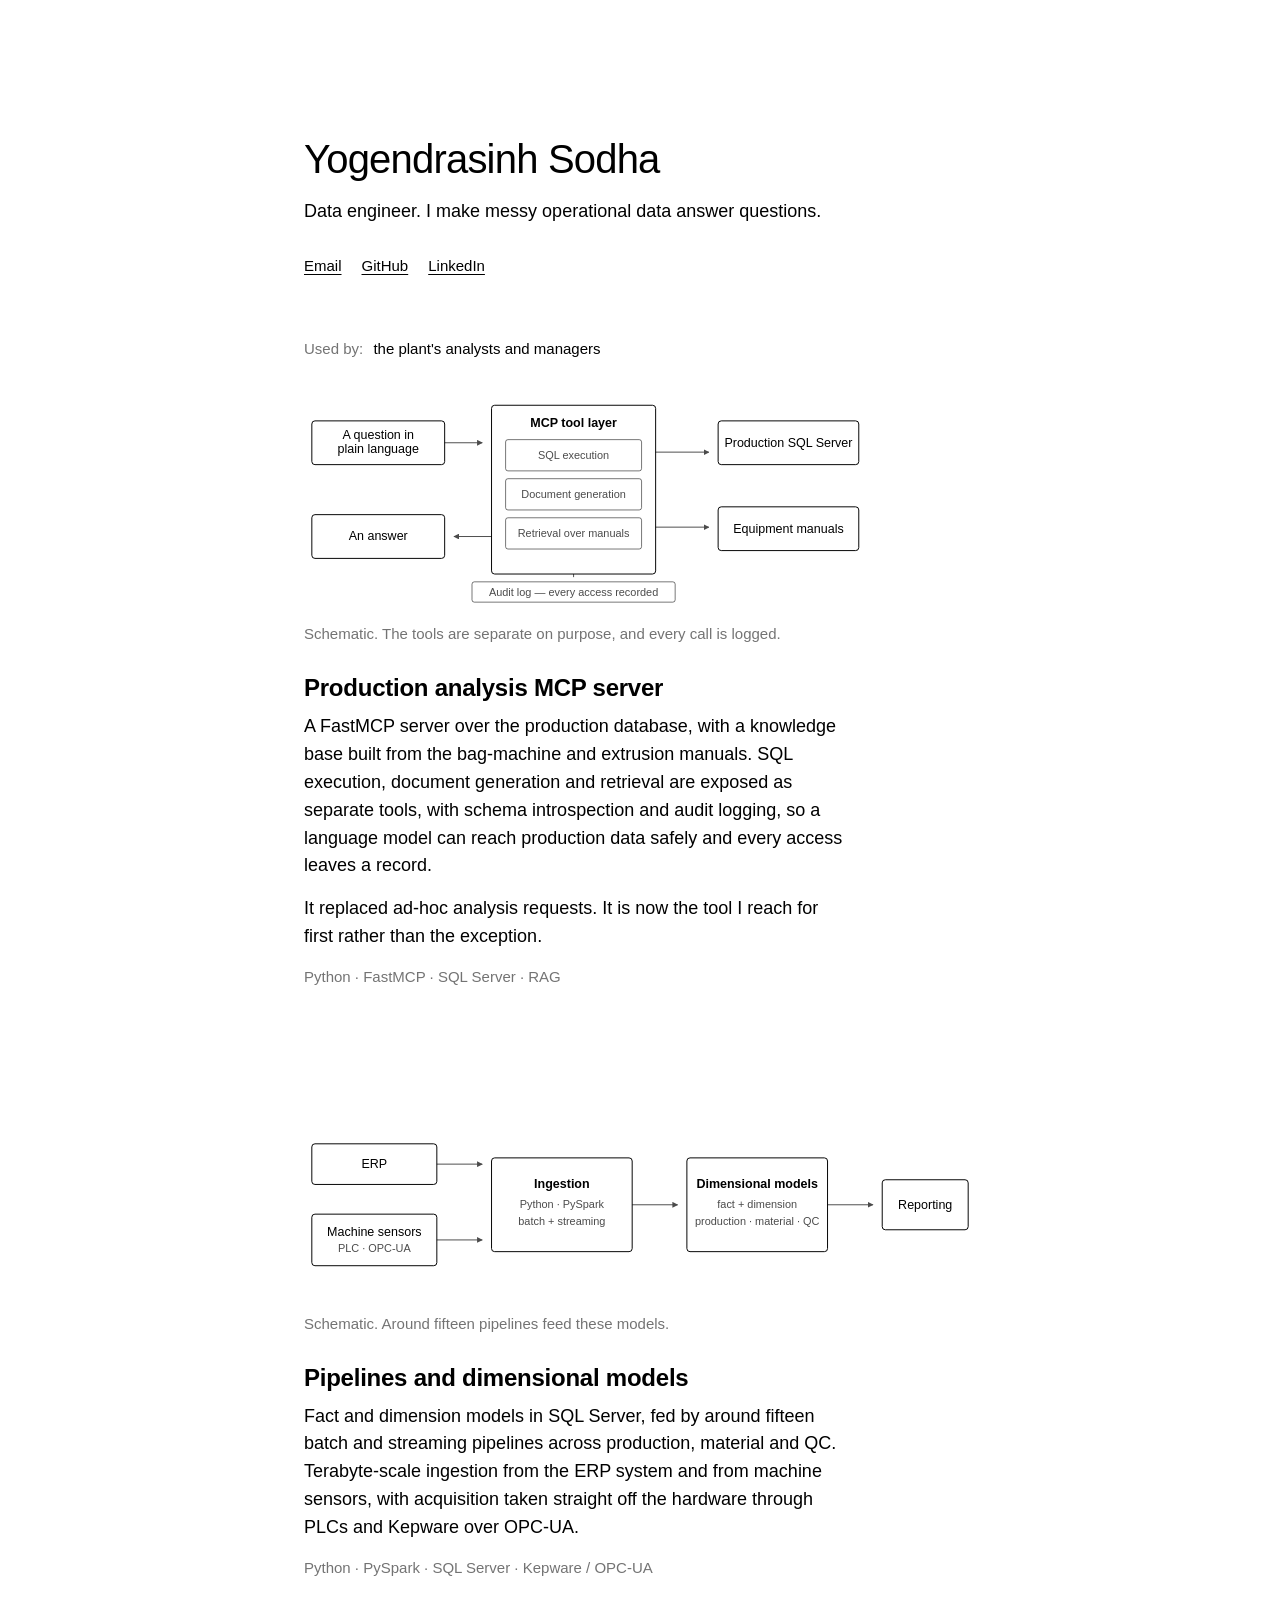
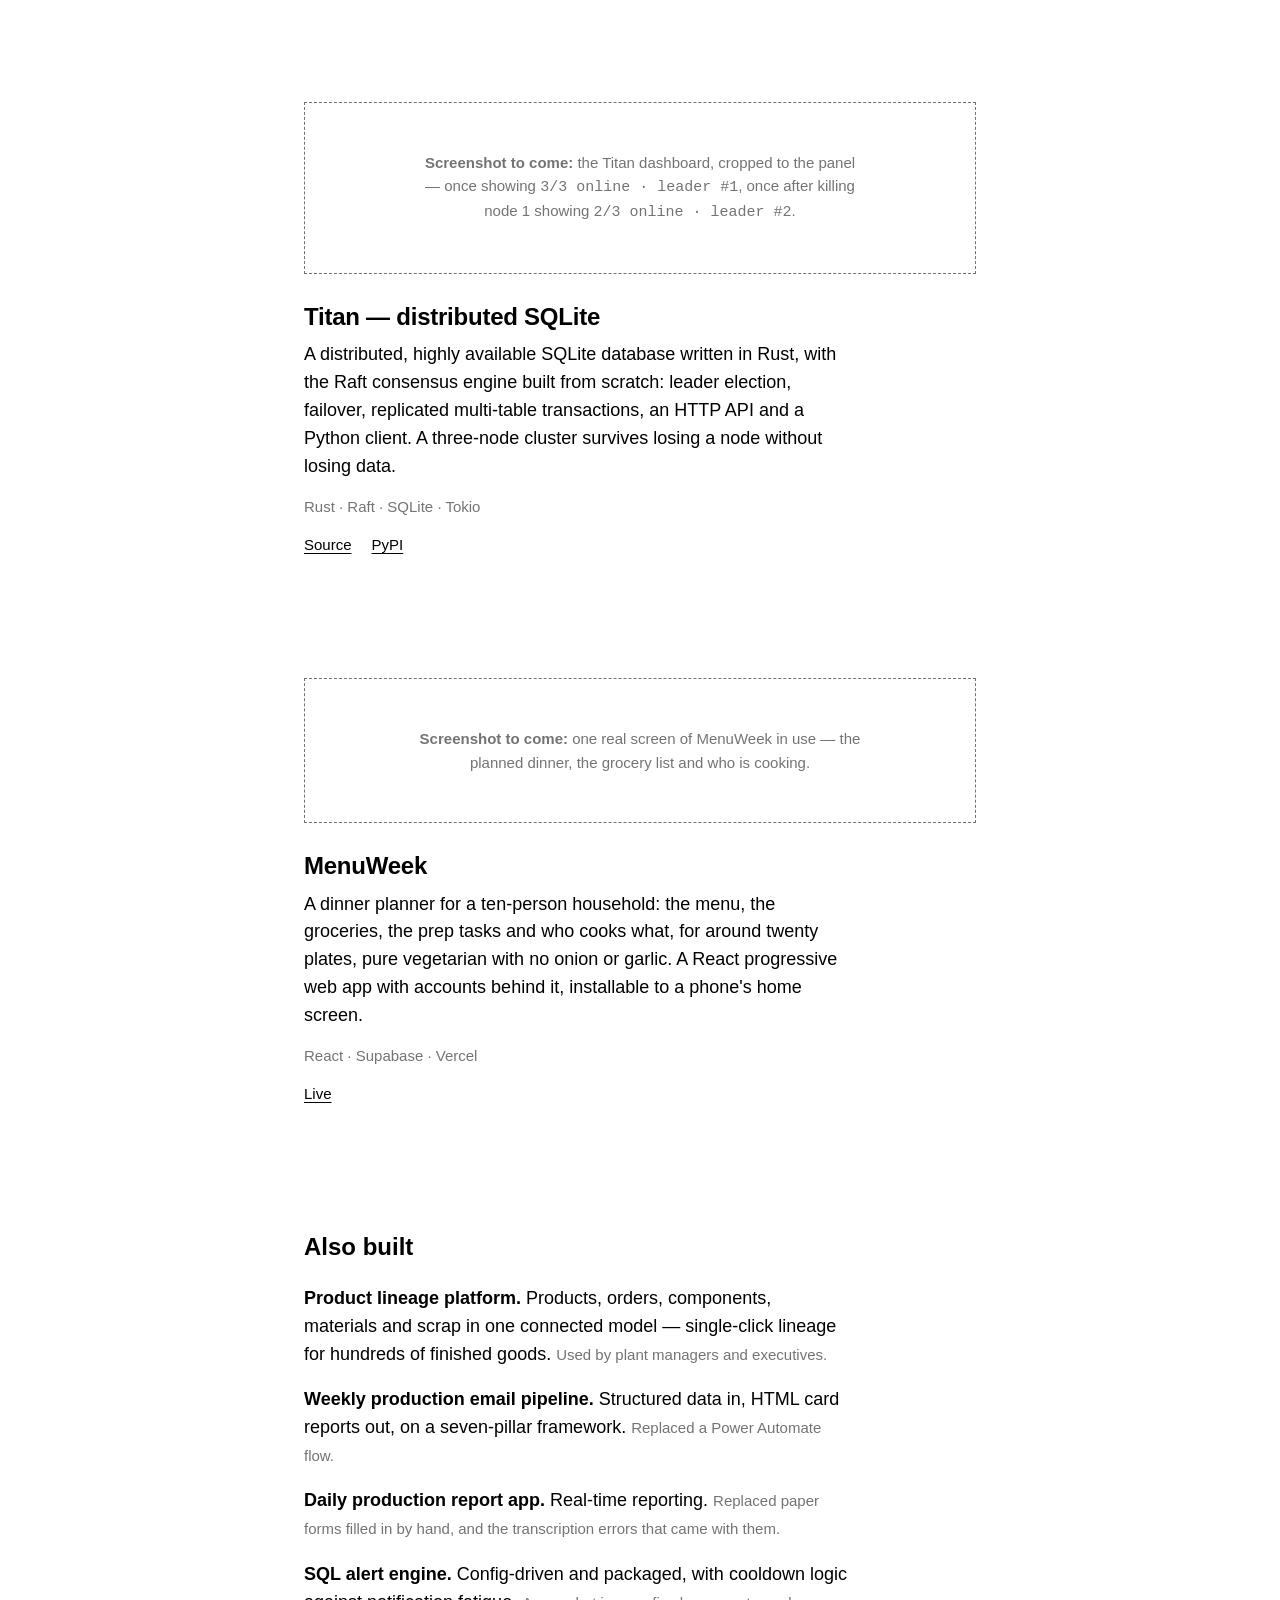
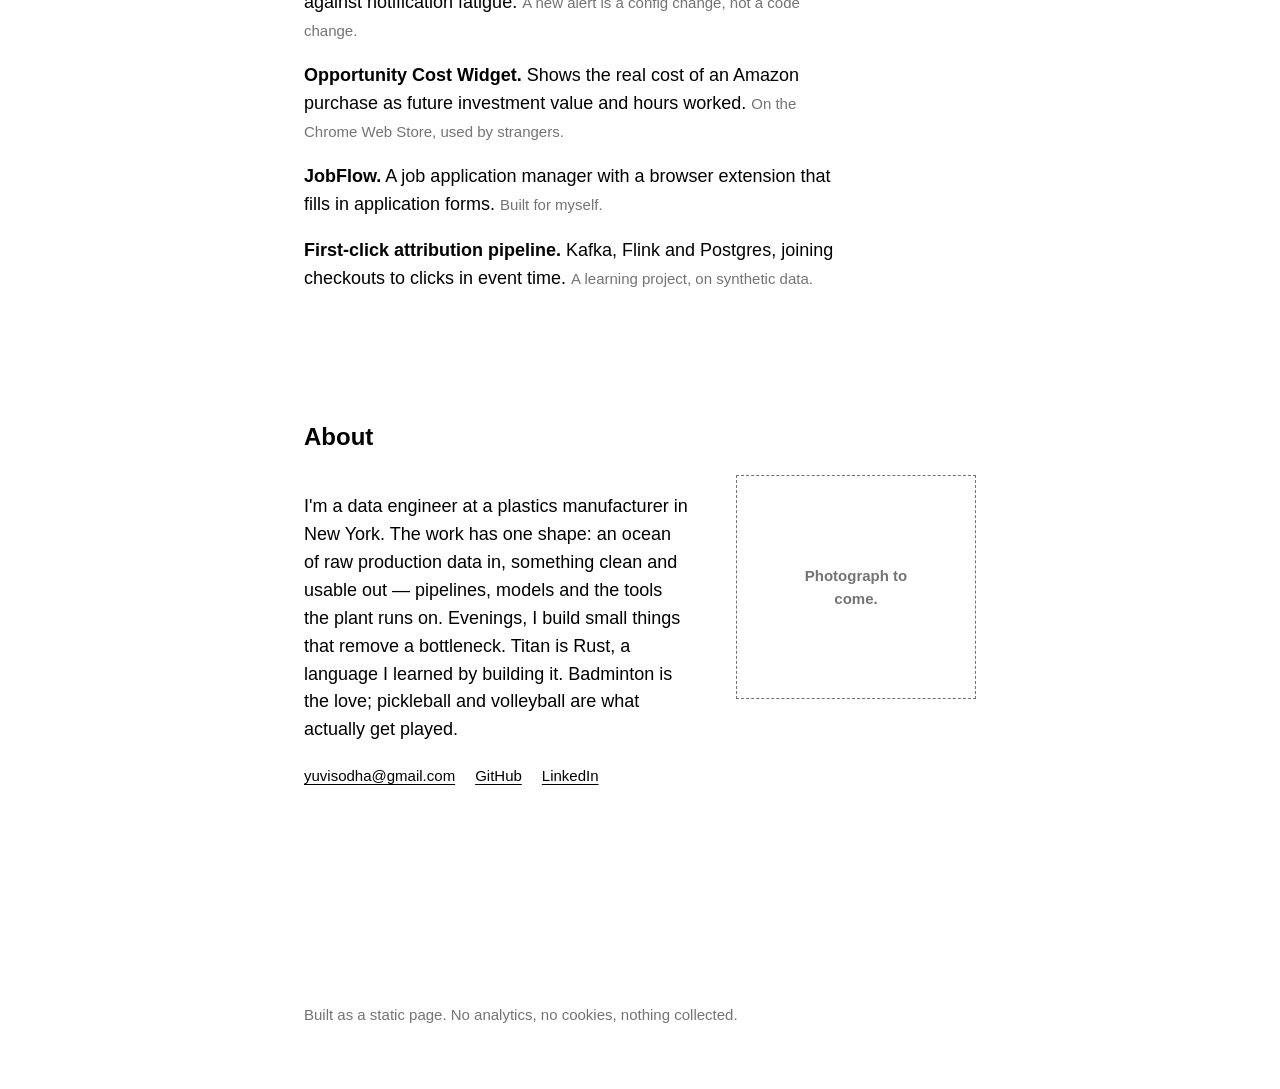
==== index.html @ 2b3ddc55 "Build the page First implementation of the site the preceding documents specify. Static HTML and CSS" ====
<!DOCTYPE html>
<html lang="en" class="no-js">
<head>
<meta charset="utf-8">
<meta name="viewport" content="width=device-width, initial-scale=1">
<title>Yogendrasinh Sodha — Data engineer</title>
<meta name="description" content="Data engineer. I make messy operational data answer questions. Pipelines, dimensional models, and tools people across a manufacturing plant use every day.">
<meta name="author" content="Yogendrasinh Sodha">
<link rel="stylesheet" href="assets/styles.css">
<link rel="icon" href="data:image/svg+xml,<svg xmlns='http://www.w3.org/2000/svg' viewBox='0 0 32 32'><text y='26' font-size='26' font-family='system-ui'>Y</text></svg>">
<script>document.documentElement.className = 'js';</script>
</head>
<body>

<a class="skip" href="#work">Skip to the work</a>

<header class="head">
  <h1>Yogendrasinh Sodha</h1>
  <p class="lede">Data engineer. I make messy operational data answer questions.</p>
  <nav aria-label="Contact">
    <ul class="links">
      <li><a href="mailto:yuvisodha@gmail.com">Email</a></li>
      <li><a href="https://github.com/Yogendra-sodha">GitHub</a></li>
      <li><a href="https://www.linkedin.com/in/yogendrasinh-sodha/">LinkedIn</a></li>
      <!-- Résumé link goes here once the PDF's dead GitHub URL is fixed.
           See CONTENT.md §4. Do not ship a link to a document with a 404 on it. -->
    </ul>
  </nav>
</header>

<!-- The one idea: one fixed slot, one changing value. Decorative for screen
     readers — each project states who uses it in its own markup. -->
<div class="slot" aria-hidden="true" hidden>
  <div class="slot-inner">
    <span class="slot-label">Used by</span>
    <span class="slot-value" id="slotValue">the plant's analysts and managers</span>
  </div>
</div>

<main id="work">

  <section class="project" data-who="the plant's analysts and managers">
    <figure class="art">
      <div class="dia-wrap">
      <svg viewBox="0 0 860 300" role="img" aria-labelledby="mcpT mcpD" class="dia">
        <defs>
          <marker id="ah1" viewBox="0 0 8 8" refX="7" refY="4" markerWidth="6" markerHeight="6"
                  orient="auto-start-reverse"><path d="M0 0 L8 4 L0 8 Z" fill="currentColor"/></marker>
        </defs>
        <title id="mcpT">How the production analysis MCP server works</title>
        <desc id="mcpD">A question in plain language goes to an MCP tool layer offering SQL
        execution, document generation and retrieval. The layer reads the production SQL Server
        and an index of equipment manuals, returns an answer, and writes every access to an
        audit log.</desc>
        <g class="dia-g">
          <rect x="10" y="60" width="170" height="56" rx="4"/>
          <text x="95" y="83">A question in</text>
          <text x="95" y="101">plain language</text>

          <rect x="10" y="180" width="170" height="56" rx="4"/>
          <text x="95" y="213">An answer</text>

          <rect x="240" y="40" width="210" height="216" rx="4"/>
          <text x="345" y="68" class="hd">MCP tool layer</text>
          <rect x="258" y="84" width="174" height="40" rx="3" class="sub"/>
          <text x="345" y="109" class="sm">SQL execution</text>
          <rect x="258" y="134" width="174" height="40" rx="3" class="sub"/>
          <text x="345" y="159" class="sm">Document generation</text>
          <rect x="258" y="184" width="174" height="40" rx="3" class="sub"/>
          <text x="345" y="209" class="sm">Retrieval over manuals</text>

          <rect x="530" y="60" width="180" height="56" rx="4"/>
          <text x="620" y="93">Production SQL Server</text>

          <rect x="530" y="170" width="180" height="56" rx="4"/>
          <text x="620" y="203">Equipment manuals</text>

          <rect x="215" y="266" width="260" height="26" rx="3" class="sub"/>
          <text x="345" y="284" class="sm">Audit log — every access recorded</text>

          <path d="M180 88 H228" class="ar" marker-end="url(#ah1)"/>
          <path d="M450 100 H518" class="ar" marker-end="url(#ah1)"/>
          <path d="M450 196 H518" class="ar" marker-end="url(#ah1)"/>
          <path d="M240 208 H192" class="ar" marker-end="url(#ah1)"/>
          <path d="M345 256 V262" class="ar dash"/>
        </g>
      </svg>
      </div>
      <figcaption>Schematic. The tools are separate on purpose, and every call is logged.</figcaption>
    </figure>
    <h2>Production analysis MCP server</h2>
    <p class="who">Used by the plant's analysts and managers.</p>
    <p>A FastMCP server over the production database, with a knowledge base built from the
    bag-machine and extrusion manuals. SQL execution, document generation and retrieval are
    exposed as separate tools, with schema introspection and audit logging, so a language model
    can reach production data safely and every access leaves a record.</p>
    <p>It replaced ad-hoc analysis requests. It is now the tool I reach for first rather than
    the exception.</p>
    <p class="stack">Python · FastMCP · SQL Server · RAG</p>
  </section>

  <section class="project" data-who="the plant's reporting, end to end">
    <figure class="art">
      <div class="dia-wrap">
      <svg viewBox="0 0 860 240" role="img" aria-labelledby="pipeT pipeD" class="dia">
        <defs>
          <marker id="ah2" viewBox="0 0 8 8" refX="7" refY="4" markerWidth="6" markerHeight="6"
                  orient="auto-start-reverse"><path d="M0 0 L8 4 L0 8 Z" fill="currentColor"/></marker>
        </defs>
        <title id="pipeT">How the production data pipelines are arranged</title>
        <desc id="pipeD">Data from the ERP system and from machine sensors over PLC and OPC-UA
        is ingested in batch and streaming pipelines, modelled into fact and dimension tables,
        and served to reporting.</desc>
        <g class="dia-g">
          <rect x="10" y="42" width="160" height="52" rx="4"/>
          <text x="90" y="73">ERP</text>

          <rect x="10" y="132" width="160" height="66" rx="4"/>
          <text x="90" y="160">Machine sensors</text>
          <text x="90" y="180" class="sm">PLC · OPC-UA</text>

          <rect x="240" y="60" width="180" height="120" rx="4"/>
          <text x="330" y="98" class="hd">Ingestion</text>
          <text x="330" y="124" class="sm">Python · PySpark</text>
          <text x="330" y="146" class="sm">batch + streaming</text>

          <rect x="490" y="60" width="180" height="120" rx="4"/>
          <text x="580" y="98" class="hd">Dimensional models</text>
          <text x="580" y="124" class="sm">fact + dimension</text>
          <text x="580" y="146" class="sm">production · material · QC</text>

          <rect x="740" y="88" width="110" height="64" rx="4"/>
          <text x="795" y="125">Reporting</text>

          <path d="M170 68 H228" class="ar" marker-end="url(#ah2)"/>
          <path d="M170 165 H228" class="ar" marker-end="url(#ah2)"/>
          <path d="M420 120 H478" class="ar" marker-end="url(#ah2)"/>
          <path d="M670 120 H728" class="ar" marker-end="url(#ah2)"/>
        </g>
      </svg>
      </div>
      <figcaption>Schematic. Around fifteen pipelines feed these models.</figcaption>
    </figure>
    <h2>Pipelines and dimensional models</h2>
    <p class="who">Used by the plant's reporting, end to end.</p>
    <p>Fact and dimension models in SQL Server, fed by around fifteen batch and streaming
    pipelines across production, material and QC. Terabyte-scale ingestion from the ERP system
    and from machine sensors, with acquisition taken straight off the hardware through PLCs and
    Kepware over OPC-UA.</p>
    <p class="stack">Python · PySpark · SQL Server · Kepware / OPC-UA</p>
  </section>

  <section class="project" data-who="anyone who pip installs it">
    <figure class="art">
      <div class="ph">
        <p><strong>Screenshot to come:</strong> the Titan dashboard, cropped to the panel — once
        showing <code>3/3 online · leader #1</code>, once after killing node 1 showing
        <code>2/3 online · leader #2</code>.</p>
      </div>
    </figure>
    <h2>Titan — distributed SQLite</h2>
    <p class="who">Used by anyone who <code>pip install</code>s it.</p>
    <p>A distributed, highly available SQLite database written in Rust, with the Raft consensus
    engine built from scratch: leader election, failover, replicated multi-table transactions,
    an HTTP API and a Python client. A three-node cluster survives losing a node without losing
    data.</p>
    <p class="stack">Rust · Raft · SQLite · Tokio</p>
    <p class="links-inline">
      <a href="https://github.com/Yogendra-sodha/titan-distributed-sqlite">Source</a>
      <a href="https://pypi.org/project/titan-db/">PyPI</a>
    </p>
  </section>

  <section class="project" data-who="ten roommates, every evening">
    <figure class="art">
      <div class="ph">
        <p><strong>Screenshot to come:</strong> one real screen of MenuWeek in use — the planned
        dinner, the grocery list and who is cooking.</p>
      </div>
    </figure>
    <h2>MenuWeek</h2>
    <p class="who">Used by ten roommates, every evening.</p>
    <p>A dinner planner for a ten-person household: the menu, the groceries, the prep tasks and
    who cooks what, for around twenty plates, pure vegetarian with no onion or garlic. A React
    progressive web app with accounts behind it, installable to a phone's home screen.</p>
    <p class="stack">React · Supabase · Vercel</p>
    <p class="links-inline">
      <a href="https://menuweek.vercel.app/">Live</a>
    </p>
  </section>

  <section class="also">
    <h2>Also built</h2>
    <ul>
      <li><strong>Product lineage platform.</strong> Products, orders, components, materials and
      scrap in one connected model — single-click lineage for hundreds of finished goods.
      <span class="m">Used by plant managers and executives.</span></li>

      <li><strong>Weekly production email pipeline.</strong> Structured data in, HTML card
      reports out, on a seven-pillar framework. <span class="m">Replaced a Power Automate
      flow.</span></li>

      <li><strong>Daily production report app.</strong> Real-time reporting.
      <span class="m">Replaced paper forms filled in by hand, and the transcription errors that
      came with them.</span></li>

      <li><strong>SQL alert engine.</strong> Config-driven and packaged, with cooldown logic
      against notification fatigue. <span class="m">A new alert is a config change, not a code
      change.</span></li>

      <li><strong>Opportunity Cost Widget.</strong> Shows the real cost of an Amazon purchase as
      future investment value and hours worked. <span class="m">On the Chrome Web Store, used by
      strangers.</span>
      </li>

      <li><strong>JobFlow.</strong> A job application manager with a browser extension that fills
      in application forms. <span class="m">Built for myself.</span></li>

      <li><strong>First-click attribution pipeline.</strong> Kafka, Flink and Postgres, joining
      checkouts to clicks in event time. <span class="m">A learning project, on synthetic
      data.</span></li>
    </ul>
  </section>

  <section class="about">
    <h2>About</h2>
    <div class="about-grid">
      <div>
        <p>I'm a data engineer at a plastics manufacturer in New York. The work has one shape: an
        ocean of raw production data in, something clean and usable out — pipelines, models and
        the tools the plant runs on. Evenings, I build small things that remove a bottleneck.
        Titan is Rust, a language I learned by building it. Badminton is the love; pickleball and
        volleyball are what actually get played.</p>
        <ul class="links">
          <li><a href="mailto:yuvisodha@gmail.com">yuvisodha@gmail.com</a></li>
          <li><a href="https://github.com/Yogendra-sodha">GitHub</a></li>
          <li><a href="https://www.linkedin.com/in/yogendrasinh-sodha/">LinkedIn</a></li>
        </ul>
      </div>
      <figure class="art portrait">
        <div class="ph"><p><strong>Photograph to come.</strong></p></div>
      </figure>
    </div>
  </section>

</main>

<footer>
  <p>Built as a static page. No analytics, no cookies, nothing collected.</p>
</footer>

<script src="assets/slot.js" defer></script>
</body>
</html>
---- assets/styles.css ----
/* Yogendrasinh Sodha — portfolio
   Built against PRINCIPLES.md and STRUCTURE.md. Read those before changing
   anything here. The two rules most easily broken by accident:

   1. THREE VALUES ONLY. Ink, ink at 55%, paper. No fourth colour, no borders
      in a new grey, no tinted backgrounds. All colour on the page comes from
      the artifacts (screenshots) — the chrome stays monochrome so they carry it.
   2. FOUR TYPE SIZES ONLY — 40 / 24 / 18 / 15. Hierarchy is weight and
      opacity, not size. (Ngo's economy measure is 1 / number of sizes. Adding
      a fifth costs real points and buys almost nothing.) Labels inside the
      diagrams are exempt: they live in the SVG's own scaled coordinate system,
      so their numbers are not page type sizes.

   Contrast note: the reference site uses black at 40%, which is 2.85:1 on
   white and fails AA even for large text. 55% is 4.74:1 and passes. That is
   why these do not match the reference exactly.                             */

:root {
  --ink: #000;
  --ink-muted: rgba(0, 0, 0, 0.55);   /* 4.74:1 on paper — AA */
  --paper: #fff;

  --s-name: clamp(2rem, 6vw, 2.5rem); /* 32–40px */
  --s-head: 1.5rem;                   /* 24px */
  --s-body: 1.125rem;                 /* 18px */
  --s-meta: 0.9375rem;                /* 15px */

  --measure: 34rem;                   /* ~66 characters */
  --page: 48rem;
  --gap: clamp(4rem, 12vh, 7rem);     /* rhythm between sections */
}

@media (prefers-color-scheme: dark) {
  :root {
    --ink: #fff;
    --ink-muted: rgba(255, 255, 255, 0.55); /* 6.3:1 on black — AA */
    --paper: #000;
  }
}

*, *::before, *::after { box-sizing: border-box; }

html {
  -webkit-text-size-adjust: 100%;
  /* The slot is sticky, so anchored jumps must clear it or they land with the
     heading hidden underneath. */
  scroll-padding-top: 4rem;
}

main > section, h1, h2 { scroll-margin-top: 4rem; }

body {
  margin: 0;
  background: var(--paper);
  color: var(--ink);
  font-family: -apple-system, BlinkMacSystemFont, "Segoe UI", Roboto, Helvetica,
               Arial, sans-serif;
  font-size: var(--s-body);
  line-height: 1.55;
  -webkit-font-smoothing: antialiased;
}

/* ---------- links ---------- */

a { color: inherit; text-decoration-thickness: 1px; text-underline-offset: 0.2em; }
a:hover { text-decoration-thickness: 2px; }

:focus-visible {
  outline: 2px solid var(--ink);
  outline-offset: 3px;
}

.skip {
  position: absolute;
  left: -9999px;
}
.skip:focus {
  left: 1rem;
  top: 1rem;
  z-index: 10;
  background: var(--paper);
  padding: 0.5rem 0.75rem;
}

/* ---------- layout ---------- */

.head,
main > section,
footer {
  max-width: var(--page);
  margin-inline: auto;
  padding-inline: clamp(1.25rem, 6vw, 3rem);
}

/* Enough air to breathe, not so much that the slot floats free of the work. */
.head { padding-top: clamp(4rem, 16vh, 8rem); padding-bottom: clamp(2rem, 5vh, 3rem); }

main > section { padding-block: 0 var(--gap); }

/* ---------- header ---------- */

h1 {
  font-size: var(--s-name);
  font-weight: 400;
  letter-spacing: -0.02em;
  margin: 0;
}

.lede {
  font-size: var(--s-body);
  max-width: var(--measure);
  margin: 0.5rem 0 1.75rem;
}

/* ---------- the one idea ----------
   A single sticky line. One fixed position, one changing value.
   Hidden entirely when JavaScript is off — each project carries its own line
   in the markup instead, so nothing is lost. */

.slot {
  position: sticky;
  top: 0;
  z-index: 5;
  background: var(--paper);
}
.no-js .slot { display: none; }

.slot-inner {
  max-width: var(--page);
  margin-inline: auto;
  padding: 0.9rem clamp(1.25rem, 6vw, 3rem);
  font-size: var(--s-meta);
}

.slot-label { color: var(--ink-muted); }
.slot-label::after { content: ":"; }

.slot-value {
  display: inline-block;
  margin-left: 0.4em;
  transition: opacity 0.35s ease;
}
.slot-value.is-changing { opacity: 0; }

/* Above the first project and below the last there is no audience to name.
   Showing the previous one would be stale and wrong, so the line goes quiet. */
.slot { transition: opacity 0.3s ease; }
.slot.is-idle { opacity: 0; }

/* ---------- projects ---------- */

.project h2 {
  font-size: var(--s-head);
  font-weight: 600;
  letter-spacing: -0.01em;
  margin: 1.5rem 0 0.4rem;
}

.project p { max-width: var(--measure); margin: 0 0 0.9rem; }

/* Each project states its own audience. Visible when JS is off (it is the
   only place the information appears); available to screen readers always,
   so the sticky slot can stay decorative and nothing is announced twice. */
.who { color: var(--ink-muted); }

.js .who {
  position: absolute;
  width: 1px; height: 1px;
  margin: -1px; padding: 0; border: 0;
  clip-path: inset(50%);
  overflow: hidden; white-space: nowrap;
}

.stack, .m, figcaption { color: var(--ink-muted); font-size: var(--s-meta); }

.links-inline { display: flex; gap: 1.25rem; font-size: var(--s-meta); }

/* Inherits its size deliberately. The usual 0.9em optical correction would
   introduce a fifth and sixth rendered size and break the economy rule. */
code {
  font-family: ui-monospace, SFMono-Regular, Menlo, Consolas, monospace;
  font-size: 1em;
}

/* ---------- artifacts ---------- */

.art { margin: 0 0 0.5rem; }

.art figcaption { margin-top: 0.6rem; }

/* Wide diagrams scroll inside their own box; the page never scrolls sideways.
   The caption sits outside the scroller so it stays put. The right-edge fade
   is the affordance that says "there is more" — it paints in --paper, so it
   introduces no fourth colour. */
.dia-wrap {
  overflow-x: auto;
  position: relative;
  -webkit-overflow-scrolling: touch;
}

@media (max-width: 40rem) {
  .dia-wrap::after {
    content: "";
    position: sticky;
    float: right;
    top: 0;
    right: 0;
    width: 2.5rem;
    height: 100%;
    margin-left: -2.5rem;
    background: linear-gradient(to right, transparent, var(--paper));
    pointer-events: none;
  }
}

.dia {
  display: block;
  width: 100%;
  min-width: 34rem;   /* below this the labels stop being readable */
  margin-bottom: 0.25rem;
  height: auto;
  color: var(--ink);
}

.dia-g rect {
  fill: none;
  stroke: currentColor;
  stroke-width: 1.25;
}
.dia-g rect.sub { stroke: currentColor; opacity: 0.55; }

.dia-g text {
  fill: currentColor;
  font-family: inherit;
  font-size: 16px;
  text-anchor: middle;
}
.dia-g text.hd { font-weight: 600; }
.dia-g text.sm { font-size: 14px; opacity: 0.7; }

.dia-g .ar {
  fill: none;
  stroke: currentColor;
  stroke-width: 1.25;
  opacity: 0.7;
}
.dia-g .dash { stroke-dasharray: 4 4; }

/* Placeholders — deliberately unfinished-looking. These must not survive to
   launch; if one is still here, the page is not done. */
.ph {
  border: 1px dashed var(--ink-muted);
  padding: clamp(1.5rem, 6vw, 3rem);
  display: grid;
  place-items: center;
  min-height: 9rem;
}
.ph p { color: var(--ink-muted); font-size: var(--s-meta); max-width: 28rem; text-align: center; margin: 0; }

/* ---------- also built ---------- */

.also h2, .about h2 {
  font-size: var(--s-head);
  font-weight: 600;
  margin: 0 0 1.25rem;
}

.also ul { list-style: none; margin: 0; padding: 0; }
.also li { max-width: var(--measure); margin-bottom: 1.1rem; }
.also strong { font-weight: 600; }

/* ---------- about ---------- */

.about-grid {
  display: grid;
  gap: clamp(1.5rem, 5vw, 3rem);
  grid-template-columns: 1fr;
}
@media (min-width: 46rem) {
  .about-grid { grid-template-columns: 1fr 15rem; align-items: start; }
}
.portrait { min-width: 0; }
.portrait .ph { min-height: 14rem; }

/* ---------- lists of links ---------- */

.links {
  list-style: none;
  display: flex;
  flex-wrap: wrap;
  gap: 1.25rem;
  margin: 1.25rem 0 0;
  padding: 0;
  font-size: var(--s-meta);
}

/* ---------- footer ---------- */

footer {
  padding-block: var(--gap) 4rem;
  color: var(--ink-muted);
  font-size: var(--s-meta);
}
footer p { margin: 0; }

/* ---------- motion ---------- */

@media (prefers-reduced-motion: reduce) {
  * { animation: none !important; transition: none !important; }
}
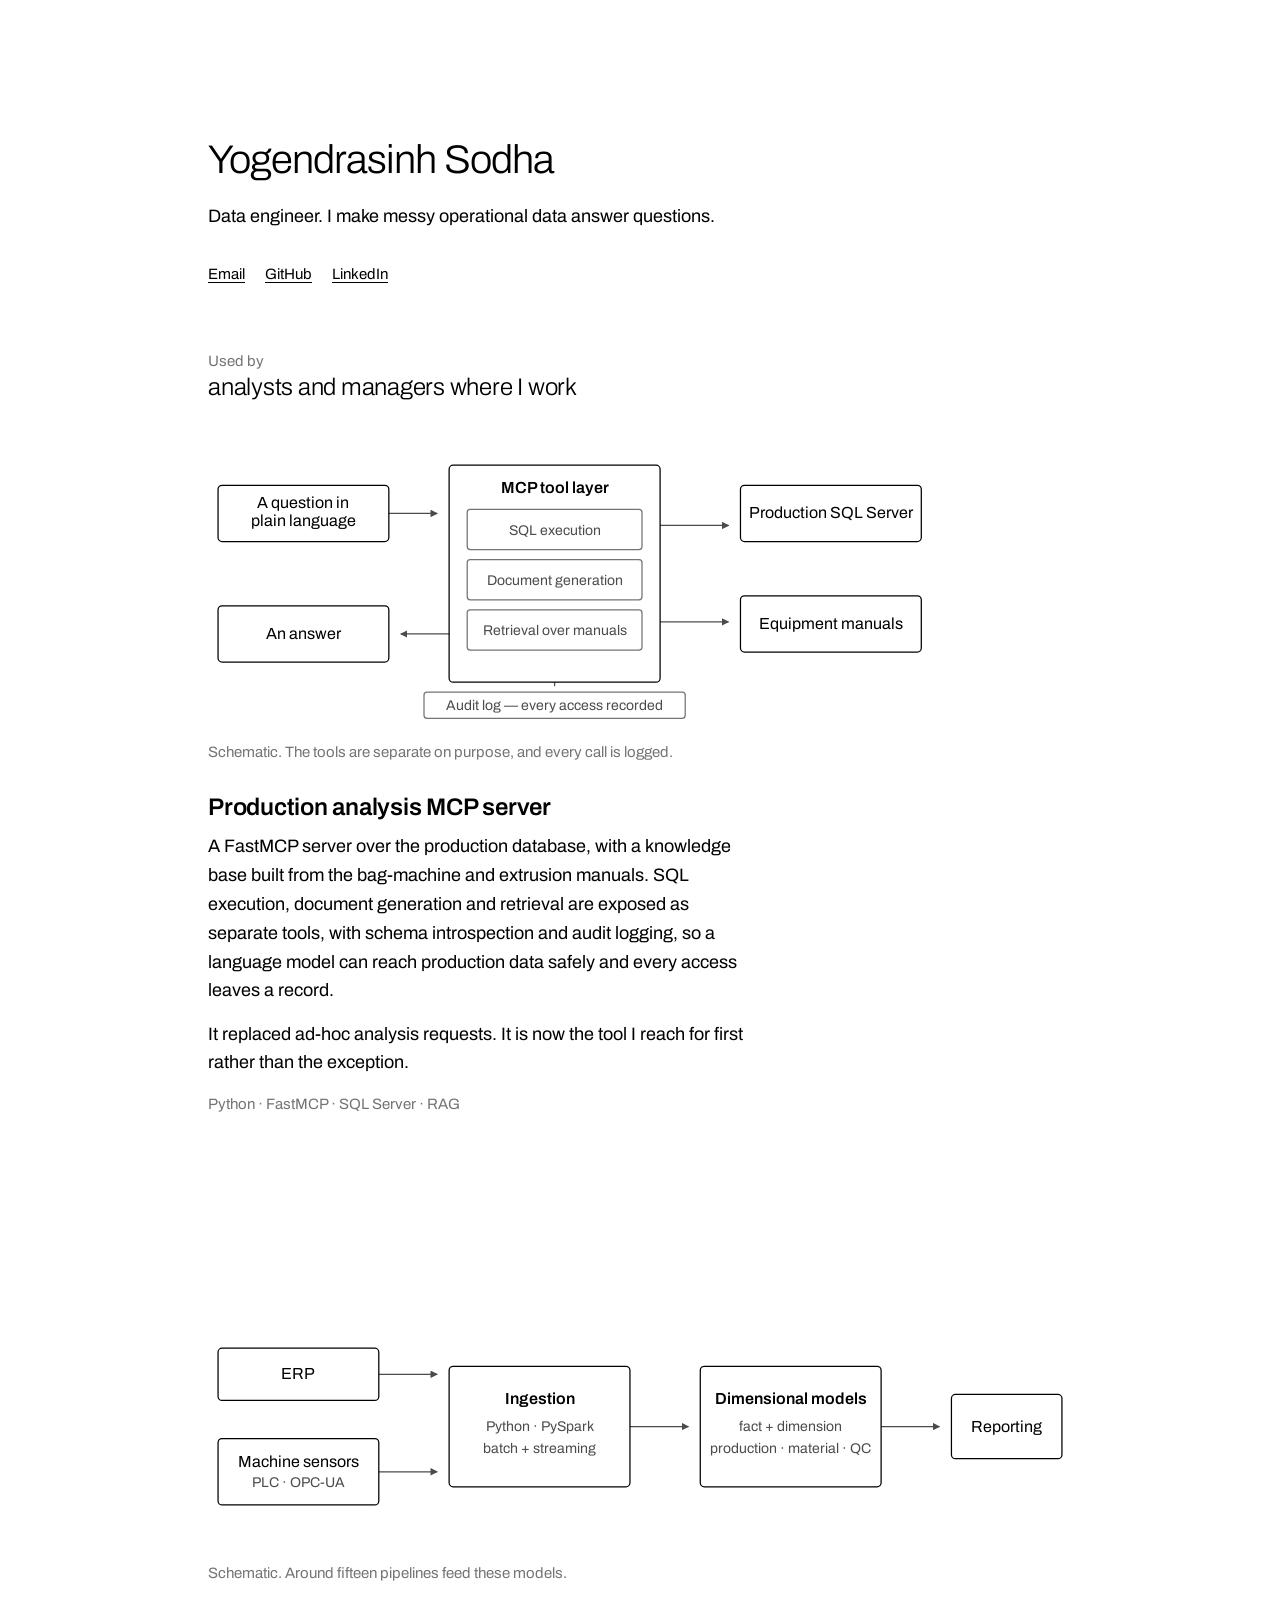
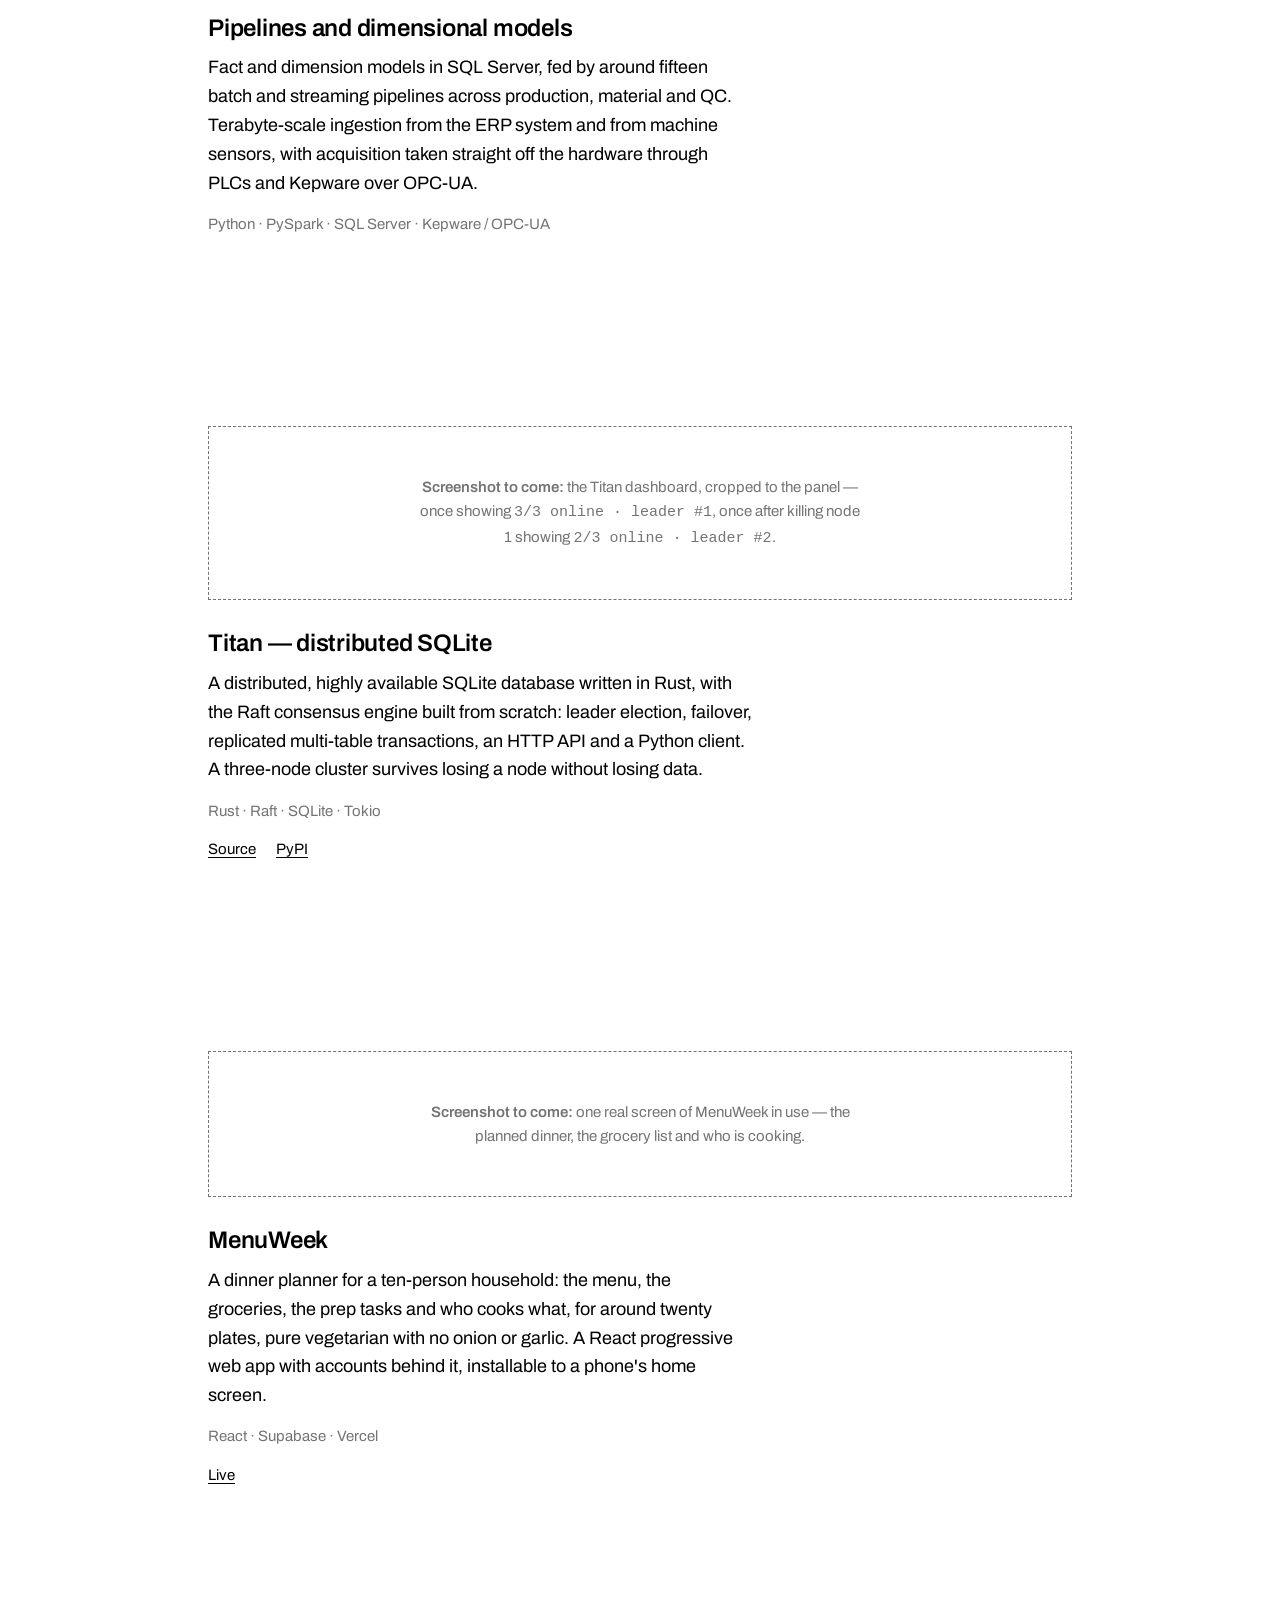
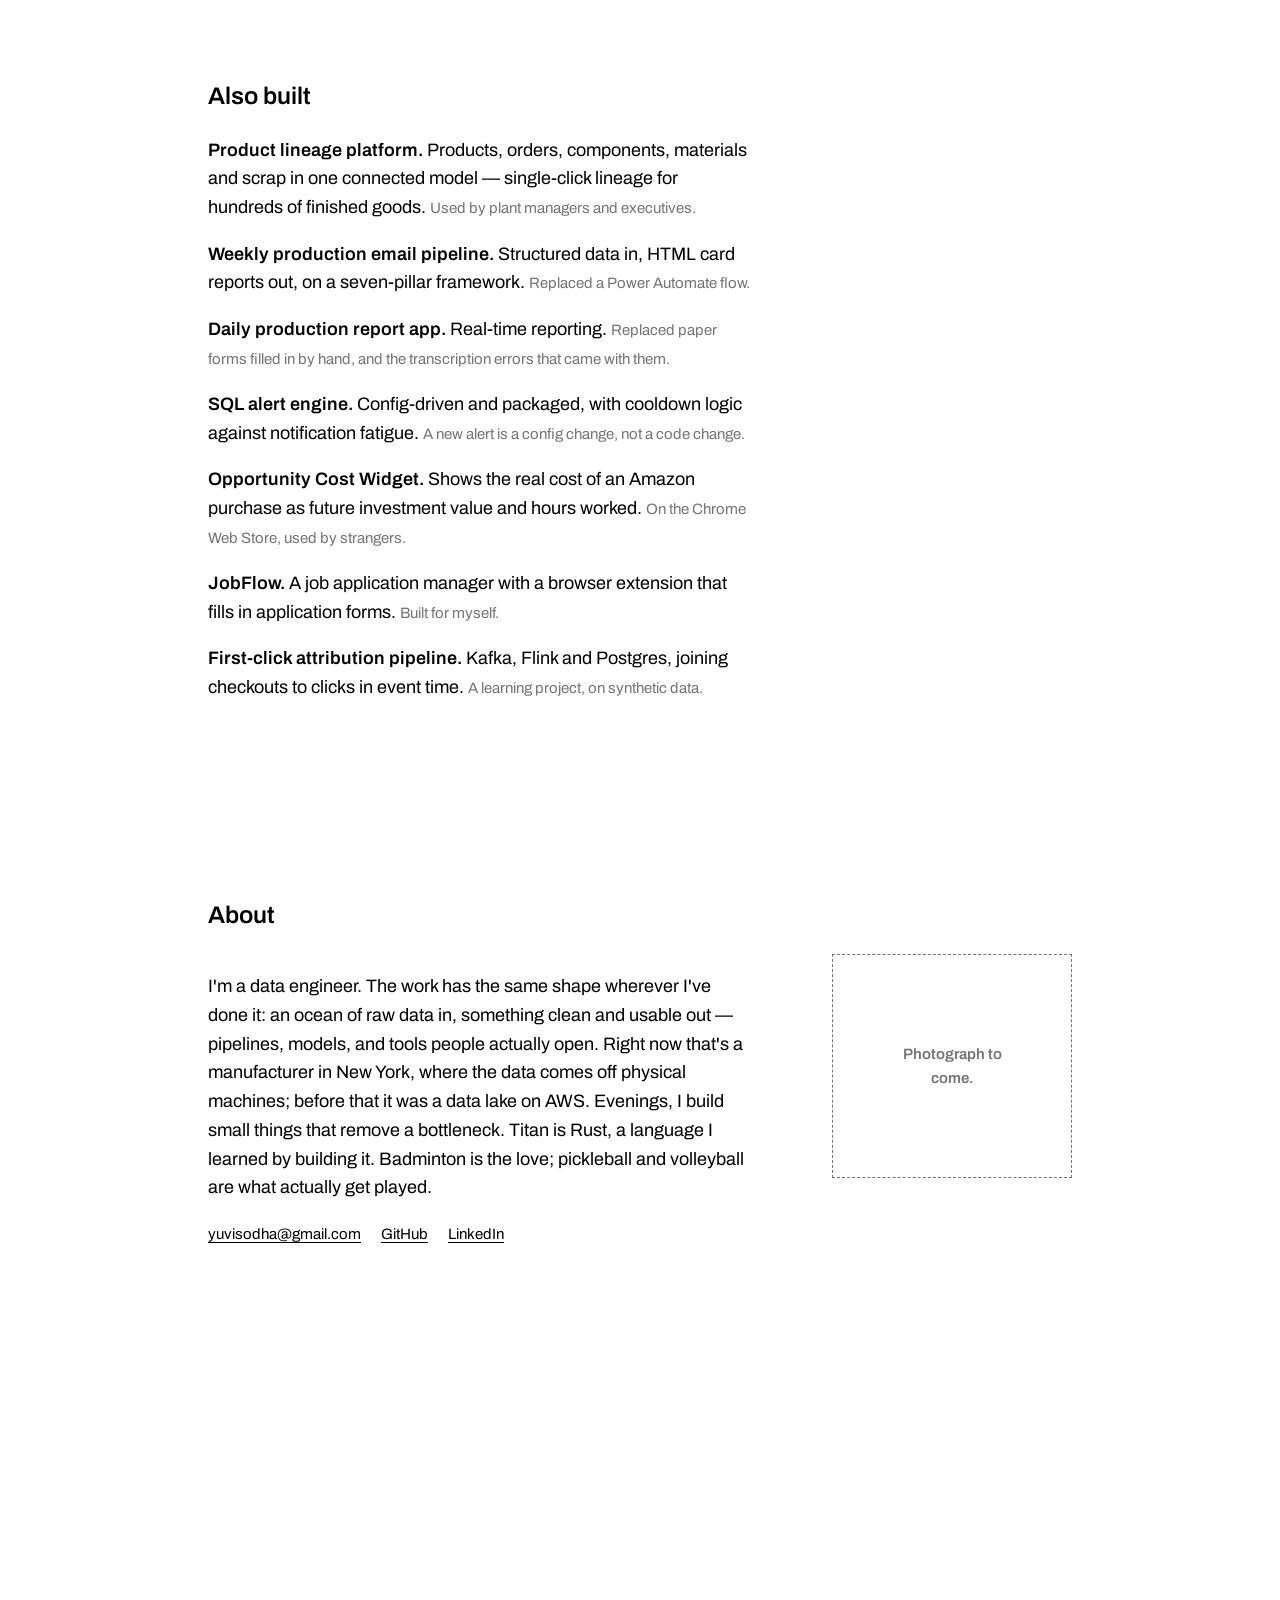
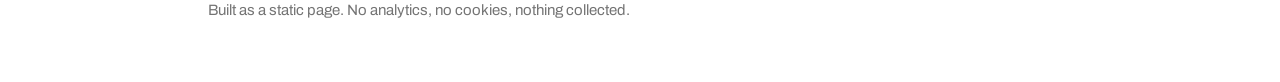
==== commit 10752711: "Frame the industry as the setting, not the identity The owner is a data engineer who currently works" ====
--- a/index.html
+++ b/index.html
@@ -33,13 +33,13 @@
 <div class="slot" aria-hidden="true" hidden>
   <div class="slot-inner">
     <span class="slot-label">Used by</span>
-    <span class="slot-value" id="slotValue">the plant's analysts and managers</span>
+    <span class="slot-value" id="slotValue">analysts and managers where I work</span>
   </div>
 </div>
 
 <main id="work">
 
-  <section class="project" data-who="the plant's analysts and managers">
+  <section class="project" data-who="analysts and managers where I work">
     <figure class="art">
       <div class="dia-wrap">
       <svg viewBox="0 0 860 300" role="img" aria-labelledby="mcpT mcpD" class="dia">
@@ -89,7 +89,7 @@
       <figcaption>Schematic. The tools are separate on purpose, and every call is logged.</figcaption>
     </figure>
     <h2>Production analysis MCP server</h2>
-    <p class="who">Used by the plant's analysts and managers.</p>
+    <p class="who">Used by analysts and managers where I work.</p>
     <p>A FastMCP server over the production database, with a knowledge base built from the
     bag-machine and extrusion manuals. SQL execution, document generation and retrieval are
     exposed as separate tools, with schema introspection and audit logging, so a language model
@@ -99,7 +99,7 @@
     <p class="stack">Python · FastMCP · SQL Server · RAG</p>
   </section>
 
-  <section class="project" data-who="the plant's reporting, end to end">
+  <section class="project" data-who="every report the business runs on">
     <figure class="art">
       <div class="dia-wrap">
       <svg viewBox="0 0 860 240" role="img" aria-labelledby="pipeT pipeD" class="dia">
@@ -142,7 +142,7 @@
       <figcaption>Schematic. Around fifteen pipelines feed these models.</figcaption>
     </figure>
     <h2>Pipelines and dimensional models</h2>
-    <p class="who">Used by the plant's reporting, end to end.</p>
+    <p class="who">Used by every report the business runs on.</p>
     <p>Fact and dimension models in SQL Server, fed by around fifteen batch and streaming
     pipelines across production, material and QC. Terabyte-scale ingestion from the ERP system
     and from machine sensors, with acquisition taken straight off the hardware through PLCs and
@@ -226,11 +226,12 @@
     <h2>About</h2>
     <div class="about-grid">
       <div>
-        <p>I'm a data engineer at a plastics manufacturer in New York. The work has one shape: an
-        ocean of raw production data in, something clean and usable out — pipelines, models and
-        the tools the plant runs on. Evenings, I build small things that remove a bottleneck.
-        Titan is Rust, a language I learned by building it. Badminton is the love; pickleball and
-        volleyball are what actually get played.</p>
+        <p>I'm a data engineer. The work has the same shape wherever I've done it: an ocean of
+        raw data in, something clean and usable out — pipelines, models, and tools people
+        actually open. Right now that's a manufacturer in New York, where the data comes off
+        physical machines; before that it was a data lake on AWS. Evenings, I build small things
+        that remove a bottleneck. Titan is Rust, a language I learned by building it. Badminton
+        is the love; pickleball and volleyball are what actually get played.</p>
         <ul class="links">
           <li><a href="mailto:yuvisodha@gmail.com">yuvisodha@gmail.com</a></li>
           <li><a href="https://github.com/Yogendra-sodha">GitHub</a></li>
--- a/assets/styles.css
+++ b/assets/styles.css
@@ -15,6 +15,38 @@
    white and fails AA even for large text. 55% is 4.74:1 and passes. That is
    why these do not match the reference exactly.                             */
 
+/* ---------- typeface ----------
+   Archivo, a grotesque in the same family of shapes as the reference site's
+   Lab Grotesque, but under the SIL Open Font License. Self-hosted from this
+   repository: nothing is requested from a third party, so the privacy rule in
+   PRINCIPLES.md §4 holds. One variable file covers 300–600, which is the whole
+   weight range this page uses.
+   Licence: assets/fonts/OFL.txt. Keep it alongside the files.                */
+
+@font-face {
+  font-family: "Archivo";
+  font-style: normal;
+  font-weight: 300 600;
+  font-stretch: 100%;
+  font-display: swap;
+  src: url("fonts/archivo-latin.woff2") format("woff2");
+  unicode-range: U+0000-00FF, U+0131, U+0152-0153, U+02BB-02BC, U+02C6, U+02DA,
+                 U+02DC, U+0304, U+0308, U+0329, U+2000-206F, U+20AC, U+2122,
+                 U+2191, U+2193, U+2212, U+2215, U+FEFF, U+FFFD;
+}
+
+@font-face {
+  font-family: "Archivo";
+  font-style: normal;
+  font-weight: 300 600;
+  font-stretch: 100%;
+  font-display: swap;
+  src: url("fonts/archivo-latin-ext.woff2") format("woff2");
+  unicode-range: U+0100-02BA, U+02BD-02C5, U+02C7-02CC, U+02CE-02D7, U+02DD-02FF,
+                 U+0304, U+0308, U+0329, U+1D00-1DBF, U+1E00-1E9F, U+1EF2-1EFF,
+                 U+2020, U+20A0-20AB, U+20AD-20C0, U+2113, U+2C60-2C7F, U+A720-A7FF;
+}
+
 :root {
   --ink: #000;
   --ink-muted: rgba(0, 0, 0, 0.55);   /* 4.74:1 on paper — AA */
@@ -25,9 +57,9 @@
   --s-body: 1.125rem;                 /* 18px */
   --s-meta: 0.9375rem;                /* 15px */
 
-  --measure: 34rem;                   /* ~66 characters */
-  --page: 48rem;
-  --gap: clamp(4rem, 12vh, 7rem);     /* rhythm between sections */
+  --measure: 34rem;                   /* ~66 characters — reading width */
+  --page: 60rem;                      /* the band the work is allowed to fill */
+  --gap: clamp(6rem, 20vh, 11rem);    /* one project should own the screen */
 }
 
 @media (prefers-color-scheme: dark) {
@@ -44,19 +76,19 @@
   -webkit-text-size-adjust: 100%;
   /* The slot is sticky, so anchored jumps must clear it or they land with the
      heading hidden underneath. */
-  scroll-padding-top: 4rem;
-}
-
-main > section, h1, h2 { scroll-margin-top: 4rem; }
+  scroll-padding-top: 6rem;
+}
+
+main > section, h1, h2 { scroll-margin-top: 6rem; }
 
 body {
   margin: 0;
   background: var(--paper);
   color: var(--ink);
-  font-family: -apple-system, BlinkMacSystemFont, "Segoe UI", Roboto, Helvetica,
-               Arial, sans-serif;
+  font-family: "Archivo", -apple-system, BlinkMacSystemFont, "Segoe UI", Roboto,
+               Helvetica, Arial, sans-serif;
   font-size: var(--s-body);
-  line-height: 1.55;
+  line-height: 1.6;
   -webkit-font-smoothing: antialiased;
 }
 
@@ -101,15 +133,15 @@
 
 h1 {
   font-size: var(--s-name);
-  font-weight: 400;
-  letter-spacing: -0.02em;
+  font-weight: 300;
+  letter-spacing: -0.025em;
   margin: 0;
 }
 
 .lede {
   font-size: var(--s-body);
   max-width: var(--measure);
-  margin: 0.5rem 0 1.75rem;
+  margin: 0.6rem 0 2rem;
 }
 
 /* ---------- the one idea ----------
@@ -128,16 +160,25 @@
 .slot-inner {
   max-width: var(--page);
   margin-inline: auto;
-  padding: 0.9rem clamp(1.25rem, 6vw, 3rem);
+  padding: 1.1rem clamp(1.25rem, 6vw, 3rem) 1.3rem;
+}
+
+.slot-label {
+  display: block;
+  color: var(--ink-muted);
   font-size: var(--s-meta);
 }
-
-.slot-label { color: var(--ink-muted); }
-.slot-label::after { content: ":"; }
-
+.slot-label::after { content: ""; }
+
+/* Big and light, the way the reference sets its year. This is the line the
+   reader is meant to watch, so it gets the weight budget the page has been
+   saving: 24px at 300 against 600 elsewhere. */
 .slot-value {
   display: inline-block;
-  margin-left: 0.4em;
+  font-size: var(--s-head);
+  font-weight: 300;
+  letter-spacing: -0.01em;
+  line-height: 1.2;
   transition: opacity 0.35s ease;
 }
 .slot-value.is-changing { opacity: 0; }
@@ -157,6 +198,9 @@
 }
 
 .project p { max-width: var(--measure); margin: 0 0 0.9rem; }
+
+/* Text reads narrow, work shows wide. */
+.project h2, .also li, .about p { max-width: var(--measure); }
 
 /* Each project states its own audience. Visible when JS is off (it is the
    only place the information appears); available to screen readers always,
@@ -184,7 +228,7 @@
 
 /* ---------- artifacts ---------- */
 
-.art { margin: 0 0 0.5rem; }
+.art { margin: 0 0 1.5rem; }
 
 .art figcaption { margin-top: 0.6rem; }
 
@@ -216,7 +260,7 @@
 .dia {
   display: block;
   width: 100%;
-  min-width: 34rem;   /* below this the labels stop being readable */
+  min-width: 38rem;   /* below this the labels stop being readable */
   margin-bottom: 0.25rem;
   height: auto;
   color: var(--ink);
